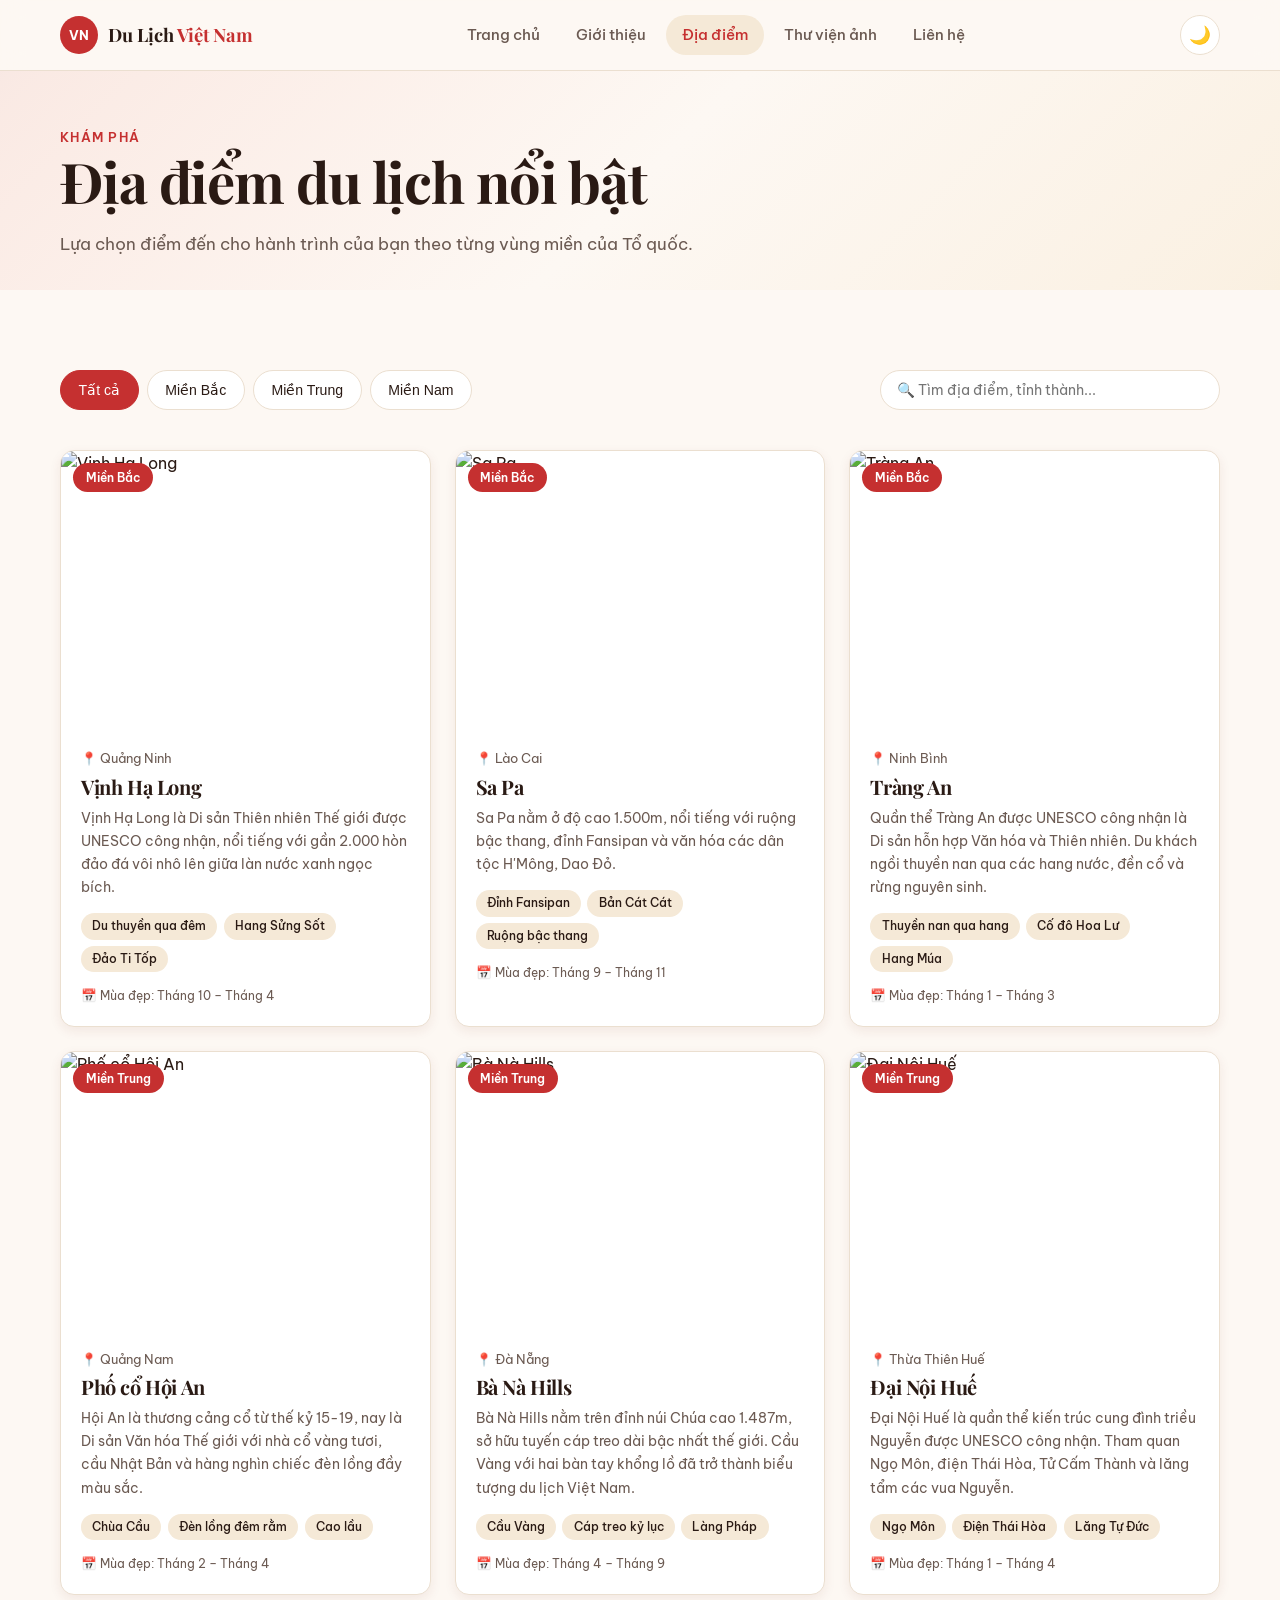
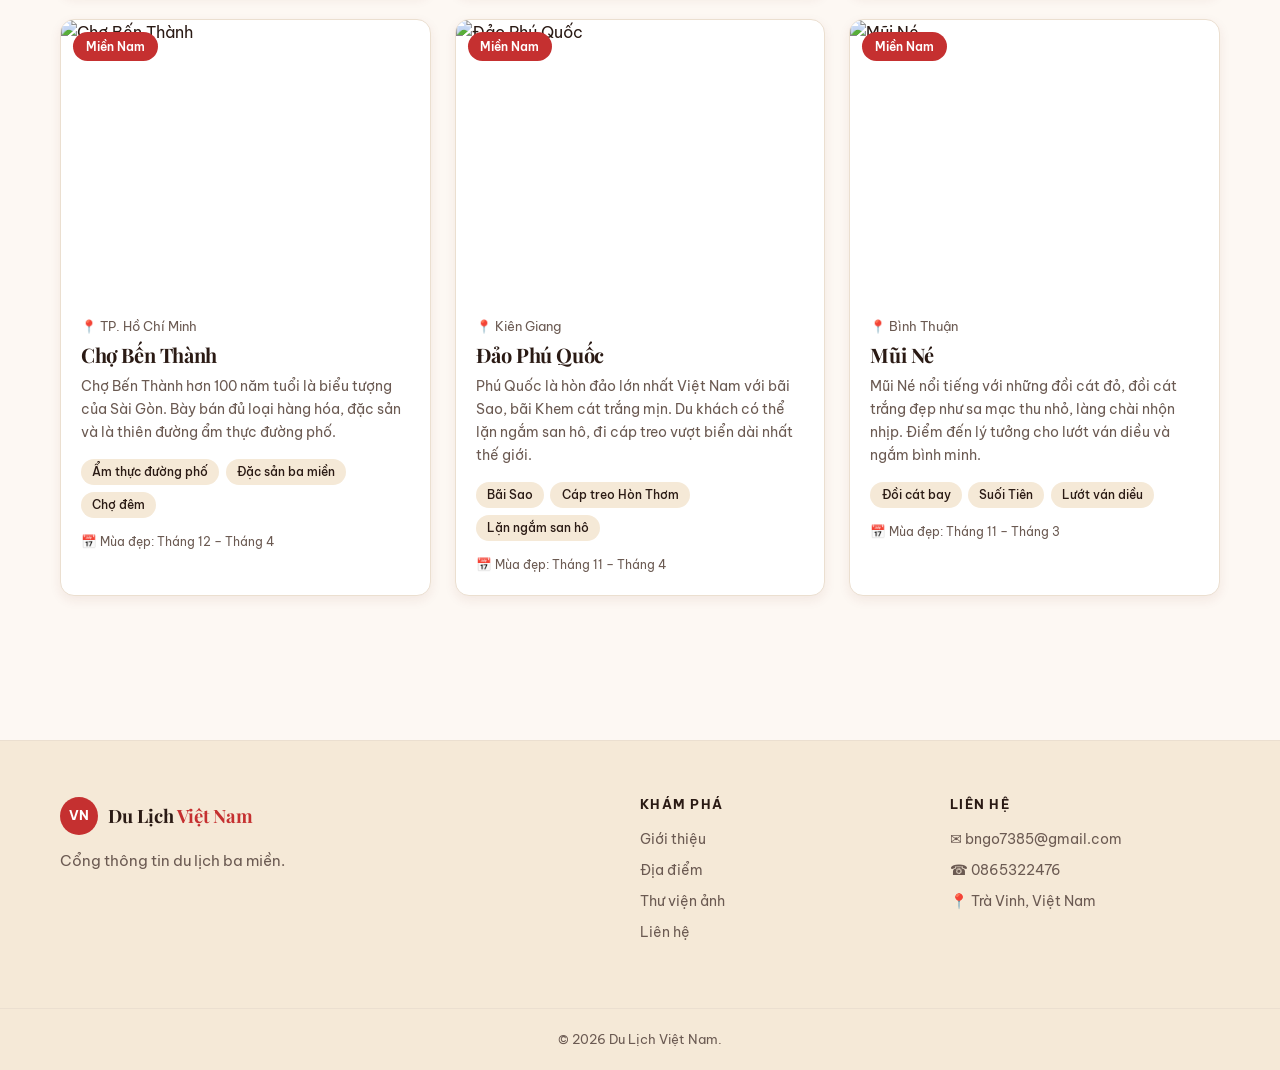
==== html/diadiem.html @ f5e2f45b "1007" ====
<!DOCTYPE html>
<html lang="vi">
<head>
  <meta charset="UTF-8" />
  <meta name="viewport" content="width=device-width, initial-scale=1.0" />
  <title>Địa điểm du lịch — Du Lịch Việt Nam</title>
  <meta name="description" content="Danh sách các địa điểm du lịch nổi tiếng tại Việt Nam theo ba miền Bắc – Trung – Nam." />
  <link rel="preconnect" href="https://fonts.googleapis.com" />
  <link rel="preconnect" href="https://fonts.gstatic.com" crossorigin />
  <link rel="stylesheet" href="https://fonts.googleapis.com/css2?family=Be+Vietnam+Pro:wght@400;500;600;700&family=Playfair+Display:wght@600;700;800&display=swap" />
  <link rel="stylesheet" href="../css/style.css" />
</head>
<body>
  <header class="site-header">
    <div class="container nav-wrap">
      <a href="../index.html" class="logo"><span class="logo-icon">VN</span><span>Du Lịch <strong>Việt Nam</strong></span></a>
      <nav class="nav-menu" id="navMenu">
        <a href="../index.html">Trang chủ</a>
        <a href="gioithieu.html">Giới thiệu</a>
        <a href="diadiem.html" class="active">Địa điểm</a>
        <a href="gallery.html">Thư viện ảnh</a>
        <a href="lienhe.html">Liên hệ</a>
      </nav>
      <div class="nav-actions">
        <button id="themeToggle" class="icon-btn" aria-label="Đổi giao diện">🌙</button>
        <button id="menuToggle" class="icon-btn menu-btn" aria-label="Menu">☰</button>
      </div>
    </div>
  </header>

  <section class="page-hero small">
    <div class="container">
      <p class="eyebrow">Khám phá</p>
      <h1>Địa điểm du lịch nổi bật</h1>
      <p class="lead">Lựa chọn điểm đến cho hành trình của bạn theo từng vùng miền của Tổ quốc.</p>
    </div>
  </section>

  <section class="section">
    <div class="container">
      <div class="controls">
        <div class="filter-tabs" id="filterTabs">
          <button data-region="all" class="active">Tất cả</button>
          <button data-region="bac">Miền Bắc</button>
          <button data-region="trung">Miền Trung</button>
          <button data-region="nam">Miền Nam</button>
        </div>
        <div class="search-box">
          <input type="search" id="searchInput" placeholder="🔍 Tìm địa điểm, tỉnh thành..." maxlength="80" />
        </div>
      </div>
      <div class="card-grid" id="placeGrid"></div>
      <div class="empty" id="emptyState" hidden>Không tìm thấy địa điểm phù hợp.</div>
    </div>
  </section>

  <footer class="site-footer">
    <div class="container footer-grid">
      <div><div class="logo"><span class="logo-icon">VN</span><span>Du Lịch <strong>Việt Nam</strong></span></div><p class="muted">Cổng thông tin du lịch ba miền.</p></div>
      <div><h4>Khám phá</h4><ul><li><a href="gioithieu.html">Giới thiệu</a></li><li><a href="diadiem.html">Địa điểm</a></li><li><a href="gallery.html">Thư viện ảnh</a></li><li><a href="lienhe.html">Liên hệ</a></li></ul></div>
      <div><h4>Liên hệ</h4><ul><li>✉ bngo7385@gmail.com</li><li>☎ 0865322476</li><li>📍 Trà Vinh, Việt Nam</li></ul></div>
    </div>
    <div class="footer-bottom">© <span id="year"></span> Du Lịch Việt Nam.</div>
  </footer>
  <script src="../js/script.js"></script>
</body>
</html>
---- css/style.css ----
/* ==========================================================
   Du Lịch Việt Nam — Stylesheet
   Bảng màu sơn mài: đỏ – vàng – kem
   ========================================================== */

:root {
  --bg: #fdf8f3;
  --surface: #ffffff;
  --text: #2a1a14;
  --muted: #6b5a52;
  --primary: #c53030;
  --primary-dark: #9b2424;
  --accent: #e0a82e;
  --secondary: #f5e9d7;
  --border: #ebdfd0;
  --shadow-sm: 0 4px 12px rgba(120, 40, 20, 0.08);
  --shadow-md: 0 10px 30px rgba(120, 40, 20, 0.15);
  --radius: 14px;
  --font-display: "Playfair Display", Georgia, serif;
  --font-sans: "Be Vietnam Pro", system-ui, -apple-system, sans-serif;
}

[data-theme="dark"] {
  --bg: #1a1210;
  --surface: #261c19;
  --text: #f5e9d7;
  --muted: #a89384;
  --primary: #e85d5d;
  --primary-dark: #c53030;
  --accent: #f0c060;
  --secondary: #33251f;
  --border: #3d2b25;
  --shadow-sm: 0 4px 12px rgba(0, 0, 0, 0.4);
  --shadow-md: 0 10px 30px rgba(0, 0, 0, 0.5);
}

* { box-sizing: border-box; margin: 0; padding: 0; }

html { scroll-behavior: smooth; }

body {
  font-family: var(--font-sans);
  background: var(--bg);
  color: var(--text);
  line-height: 1.6;
  -webkit-font-smoothing: antialiased;
  transition: background 0.3s, color 0.3s;
}

img { max-width: 100%; display: block; }
a { color: inherit; text-decoration: none; }
ul { list-style: none; }

h1, h2, h3, h4 {
  font-family: var(--font-display);
  font-weight: 700;
  line-height: 1.2;
  letter-spacing: -0.02em;
}
h1 { font-size: clamp(2rem, 5vw, 3.5rem); }
h2 { font-size: clamp(1.6rem, 3.5vw, 2.5rem); }
h3 { font-size: 1.25rem; }

.container { max-width: 1200px; margin: 0 auto; padding: 0 1.25rem; }

/* ===== HEADER ===== */
.site-header {
  position: sticky; top: 0; z-index: 50;
  background: color-mix(in srgb, var(--bg) 85%, transparent);
  backdrop-filter: blur(12px);
  border-bottom: 1px solid var(--border);
}
.nav-wrap { display: flex; align-items: center; justify-content: space-between; height: 70px; gap: 1rem; }
.logo { display: flex; align-items: center; gap: 0.6rem; font-family: var(--font-display); font-size: 1.15rem; font-weight: 700; }
.logo strong { color: var(--primary); }
.logo-icon {
  display: grid; place-items: center; width: 38px; height: 38px;
  border-radius: 50%; background: var(--primary); color: #fff;
  font-family: var(--font-sans); font-size: 0.8rem; font-weight: 700;
}

.nav-menu { display: flex; gap: 0.25rem; }
.nav-menu a {
  padding: 0.5rem 1rem; border-radius: 999px; font-size: 0.92rem; font-weight: 500;
  color: var(--muted); transition: all 0.2s;
}
.nav-menu a:hover { background: var(--secondary); color: var(--text); }
.nav-menu a.active { background: var(--secondary); color: var(--primary); }

.nav-actions { display: flex; align-items: center; gap: 0.5rem; }
.icon-btn {
  width: 40px; height: 40px; border-radius: 50%; border: 1px solid var(--border);
  background: var(--surface); color: var(--text); cursor: pointer; font-size: 1.1rem;
  display: grid; place-items: center; transition: all 0.2s;
}
.icon-btn:hover { background: var(--secondary); }
.menu-btn { display: none; }

/* ===== HERO ===== */
.hero { position: relative; min-height: 620px; display: flex; align-items: center; overflow: hidden; color: #fff; }
.slideshow { position: absolute; inset: 0; }
.slide {
  position: absolute; inset: 0;
  background-size: cover; background-position: center;
  opacity: 0; transition: opacity 1.2s ease-in-out;
}
.slide.active { opacity: 1; }
.hero-overlay {
  position: absolute; inset: 0;
  background: linear-gradient(180deg, rgba(0,0,0,0.35) 0%, rgba(0,0,0,0.55) 60%, rgba(0,0,0,0.75) 100%);
}
.hero-content { position: relative; padding: 5rem 1.25rem; max-width: 1200px; }
.hero-content h1 { color: #fff; }
.hero-content p { margin-top: 1.2rem; max-width: 560px; font-size: 1.05rem; color: rgba(255,255,255,0.9); }
.accent { color: var(--accent); }
.badge {
  display: inline-flex; align-items: center; gap: 0.4rem; padding: 0.4rem 1rem;
  border: 1px solid rgba(255,255,255,0.3); background: rgba(255,255,255,0.1);
  backdrop-filter: blur(8px); border-radius: 999px;
  font-size: 0.8rem; font-weight: 500;
}
.hero-actions { margin-top: 2rem; display: flex; flex-wrap: wrap; gap: 0.75rem; }

.slide-dots {
  position: absolute; bottom: 1.5rem; left: 50%; transform: translateX(-50%);
  display: flex; gap: 0.5rem; z-index: 2;
}
.slide-dots button {
  width: 10px; height: 10px; border-radius: 50%; border: none;
  background: rgba(255,255,255,0.4); cursor: pointer; transition: all 0.3s;
}
.slide-dots button.active { background: var(--accent); width: 28px; border-radius: 5px; }

/* ===== BUTTONS ===== */
.btn {
  display: inline-flex; align-items: center; gap: 0.5rem;
  padding: 0.85rem 1.5rem; border-radius: 999px; font-size: 0.92rem;
  font-weight: 600; border: none; cursor: pointer; transition: transform 0.2s, background 0.2s;
}
.btn-primary { background: var(--primary); color: #fff; box-shadow: var(--shadow-md); }
.btn-primary:hover { background: var(--primary-dark); transform: translateY(-2px); }
.btn-accent { background: var(--accent); color: #2a1a14; }
.btn-accent:hover { transform: translateY(-2px); }
.btn-ghost { background: rgba(255,255,255,0.12); color: #fff; border: 1px solid rgba(255,255,255,0.4); backdrop-filter: blur(8px); }
.btn-ghost:hover { background: rgba(255,255,255,0.22); }

/* ===== SECTIONS ===== */
.section { padding: 5rem 0; }
.section-alt { background: var(--secondary); }
.section-head { margin-bottom: 3rem; }
.section-head.center { text-align: center; max-width: 640px; margin-left: auto; margin-right: auto; }
.section-head.row { display: flex; justify-content: space-between; align-items: flex-end; flex-wrap: wrap; gap: 1rem; }
.eyebrow { font-size: 0.8rem; font-weight: 600; text-transform: uppercase; letter-spacing: 0.1em; color: var(--primary); }
.lead { margin-top: 1rem; color: var(--muted); font-size: 1.05rem; }
.link-more { color: var(--primary); font-weight: 600; font-size: 0.9rem; }
.link-more.strong { font-size: 0.95rem; }

/* ===== PAGE HERO ===== */
.page-hero {
  padding: 5rem 0 3rem;
  background: linear-gradient(135deg, color-mix(in srgb, var(--primary) 8%, transparent), var(--bg) 50%, color-mix(in srgb, var(--accent) 10%, transparent));
}
.page-hero.small { padding: 3.5rem 0 2rem; }
.page-hero .lead { max-width: 640px; }

/* ===== REGIONS ===== */
.region-grid { display: grid; grid-template-columns: repeat(auto-fit, minmax(260px, 1fr)); gap: 1.5rem; }
.region-card {
  background: var(--surface); border: 1px solid var(--border);
  border-radius: var(--radius); padding: 1.75rem;
  box-shadow: var(--shadow-sm); transition: transform 0.3s, box-shadow 0.3s;
}
.region-card:hover { transform: translateY(-4px); box-shadow: var(--shadow-md); }
.region-num {
  font-family: var(--font-display); font-size: 3.5rem; font-weight: 800;
  color: color-mix(in srgb, var(--primary) 15%, transparent);
}
.region-card h3 { margin: 0.25rem 0 0.5rem; font-size: 1.5rem; }
.region-card p { color: var(--muted); margin-bottom: 1.25rem; }

/* ===== CARDS ===== */
.card-grid { display: grid; grid-template-columns: repeat(auto-fill, minmax(280px, 1fr)); gap: 1.5rem; }
.card {
  background: var(--surface); border-radius: var(--radius); overflow: hidden;
  box-shadow: var(--shadow-sm); transition: transform 0.3s, box-shadow 0.3s;
  border: 1px solid var(--border);
}
.card:hover { transform: translateY(-4px); box-shadow: var(--shadow-md); }
.card-img { position: relative; aspect-ratio: 4/3; overflow: hidden; }
.card-img img { width: 100%; height: 100%; object-fit: cover; transition: transform 0.7s; }
.card:hover .card-img img { transform: scale(1.08); }
.card-tag {
  position: absolute; top: 0.75rem; left: 0.75rem;
  background: var(--primary); color: #fff;
  padding: 0.3rem 0.8rem; border-radius: 999px;
  font-size: 0.75rem; font-weight: 600;
}
.card-body { padding: 1.25rem; }
.card-meta { display: flex; align-items: center; gap: 0.3rem; font-size: 0.8rem; color: var(--muted); }
.card h3 { margin: 0.4rem 0 0.5rem; }
.card-desc { font-size: 0.9rem; color: var(--muted); }
.tags { display: flex; flex-wrap: wrap; gap: 0.4rem; margin-top: 0.9rem; }
.tag { font-size: 0.72rem; background: var(--secondary); color: var(--text); padding: 0.25rem 0.7rem; border-radius: 999px; font-weight: 500; }
.card-time { margin-top: 0.85rem; font-size: 0.78rem; color: var(--muted); }

/* ===== FEATURES (về VN) ===== */
.feature-grid { display: grid; grid-template-columns: repeat(auto-fit, minmax(220px, 1fr)); gap: 1.5rem; }
.feature {
  background: var(--surface); padding: 1.75rem; border-radius: var(--radius);
  border: 1px solid var(--border); box-shadow: var(--shadow-sm);
}
.feature-icon {
  display: inline-grid; place-items: center; width: 48px; height: 48px;
  border-radius: 12px; background: color-mix(in srgb, var(--primary) 12%, transparent);
  font-size: 1.5rem; margin-bottom: 0.9rem;
}
.feature h3 { margin-bottom: 0.5rem; }
.feature p { color: var(--muted); font-size: 0.92rem; }

/* ===== TWO COL (3 miền section) ===== */
.two-col { display: grid; gap: 3rem; align-items: center; }
.two-col p { margin-top: 1rem; color: var(--muted); }
.two-col strong { color: var(--text); }
.img-mosaic { display: grid; grid-template-columns: 1fr 1fr; gap: 1rem; }
.img-mosaic img { aspect-ratio: 3/4; object-fit: cover; border-radius: var(--radius); box-shadow: var(--shadow-sm); }
.img-mosaic img.offset { margin-top: 2rem; }
@media (min-width: 900px) { .two-col { grid-template-columns: 1fr 1fr; } }

/* ===== FILTER / SEARCH ===== */
.controls { display: flex; flex-wrap: wrap; gap: 1rem; justify-content: space-between; margin-bottom: 2.5rem; }
.filter-tabs { display: flex; flex-wrap: wrap; gap: 0.5rem; }
.filter-tabs button {
  padding: 0.55rem 1.1rem; border-radius: 999px;
  border: 1px solid var(--border); background: var(--surface);
  font-size: 0.88rem; font-weight: 500; cursor: pointer; color: var(--text);
  transition: all 0.2s;
}
.filter-tabs button:hover { background: var(--secondary); }
.filter-tabs button.active { background: var(--primary); color: #fff; border-color: var(--primary); }
.search-box { flex: 1; min-width: 220px; max-width: 340px; }
.search-box input {
  width: 100%; padding: 0.65rem 1rem; border-radius: 999px;
  border: 1px solid var(--border); background: var(--surface); color: var(--text);
  font-size: 0.9rem; font-family: inherit; outline: none;
}
.search-box input:focus { border-color: var(--primary); box-shadow: 0 0 0 3px color-mix(in srgb, var(--primary) 20%, transparent); }
.empty { text-align: center; padding: 4rem 1rem; color: var(--muted); border: 1px dashed var(--border); border-radius: var(--radius); }

/* ===== GALLERY ===== */
.gallery {
  columns: 1; column-gap: 1rem;
}
@media (min-width: 600px) { .gallery { columns: 2; } }
@media (min-width: 980px) { .gallery { columns: 3; } }
.gallery-item {
  break-inside: avoid; margin-bottom: 1rem; cursor: pointer;
  border-radius: var(--radius); overflow: hidden; position: relative;
  box-shadow: var(--shadow-sm); transition: box-shadow 0.3s;
}
.gallery-item:hover { box-shadow: var(--shadow-md); }
.gallery-item img { width: 100%; transition: transform 0.7s; }
.gallery-item:hover img { transform: scale(1.05); }
.gallery-caption {
  position: absolute; inset: auto 0 0 0; padding: 1rem;
  background: linear-gradient(180deg, transparent, rgba(0,0,0,0.85));
  color: #fff;
}
.gallery-caption span { display: block; font-size: 0.75rem; color: var(--accent); font-weight: 600; }
.gallery-caption strong { font-family: var(--font-display); font-size: 1.1rem; }

/* ===== LIGHTBOX ===== */
.lightbox {
  position: fixed; inset: 0; z-index: 100;
  background: rgba(0,0,0,0.92); backdrop-filter: blur(8px);
  display: flex; align-items: center; justify-content: center; padding: 2rem;
  animation: fade 0.25s ease;
}
@keyframes fade { from { opacity: 0; } to { opacity: 1; } }
.lightbox-figure { max-width: 1000px; width: 100%; background: var(--surface); border-radius: var(--radius); overflow: hidden; }
.lightbox-figure img { max-height: 75vh; width: 100%; object-fit: contain; background: #000; }
.lightbox-figure figcaption { padding: 1.25rem; }
.lightbox-figure figcaption span { color: var(--primary); font-size: 0.75rem; text-transform: uppercase; font-weight: 600; letter-spacing: 0.1em; }
.lightbox-figure figcaption h3 { margin: 0.3rem 0 0.4rem; }
.lightbox-figure figcaption p { color: var(--muted); font-size: 0.9rem; }
.lightbox-close, .lightbox-nav {
  position: absolute; background: rgba(255,255,255,0.15); border: none;
  color: #fff; width: 48px; height: 48px; border-radius: 50%;
  font-size: 1.3rem; cursor: pointer; backdrop-filter: blur(8px);
  transition: background 0.2s;
}
.lightbox-close:hover, .lightbox-nav:hover { background: rgba(255,255,255,0.3); }
.lightbox-close { top: 1.25rem; right: 1.25rem; }
.lightbox-nav.prev { left: 1.25rem; top: 50%; transform: translateY(-50%); }
.lightbox-nav.next { right: 1.25rem; top: 50%; transform: translateY(-50%); }

/* ===== CTA ===== */
.cta {
  background: linear-gradient(135deg, var(--primary), var(--primary-dark));
  color: #fff; padding: 4rem 2rem; border-radius: 24px; text-align: center;
}
.cta h2 { color: #fff; }
.cta p { margin: 0.8rem auto 2rem; max-width: 500px; color: rgba(255,255,255,0.9); }

/* ===== CONTACT ===== */
.contact-grid { display: grid; gap: 2.5rem; }
@media (min-width: 900px) { .contact-grid { grid-template-columns: 1fr 1.4fr; } }
.contact-info { display: flex; flex-direction: column; gap: 1rem; }
.info-card {
  display: flex; align-items: center; gap: 1rem;
  background: var(--surface); border: 1px solid var(--border);
  padding: 1.2rem; border-radius: var(--radius); box-shadow: var(--shadow-sm);
}
.info-icon {
  width: 44px; height: 44px; display: grid; place-items: center;
  background: color-mix(in srgb, var(--primary) 12%, transparent);
  color: var(--primary); border-radius: 12px; font-size: 1.2rem;
}
.info-label { font-size: 0.72rem; text-transform: uppercase; letter-spacing: 0.1em; color: var(--muted); font-weight: 600; }
.map-box { border-radius: var(--radius); overflow: hidden; border: 1px solid var(--border); box-shadow: var(--shadow-sm); }

.contact-form {
  background: var(--surface); border: 1px solid var(--border);
  padding: 2rem; border-radius: var(--radius); box-shadow: var(--shadow-sm);
}
.field { margin-bottom: 1.25rem; }
.field label { display: block; margin-bottom: 0.4rem; font-weight: 500; font-size: 0.92rem; }
.field input, .field textarea {
  width: 100%; padding: 0.75rem 1rem; border-radius: 10px;
  border: 1px solid var(--border); background: var(--bg); color: var(--text);
  font-size: 0.95rem; font-family: inherit; outline: none; transition: border-color 0.2s;
  resize: vertical;
}
.field input:focus, .field textarea:focus {
  border-color: var(--primary);
  box-shadow: 0 0 0 3px color-mix(in srgb, var(--primary) 20%, transparent);
}
.err { color: var(--primary); font-size: 0.8rem; margin-top: 0.35rem; min-height: 1em; }
.alert.success {
  margin-top: 1.25rem; padding: 1rem; border-radius: 10px;
  background: color-mix(in srgb, #15803d 15%, transparent);
  border: 1px solid color-mix(in srgb, #15803d 30%, transparent);
  color: #15803d; font-size: 0.9rem;
}
[data-theme="dark"] .alert.success { color: #4ade80; }

/* ===== FOOTER ===== */
.site-footer { margin-top: 4rem; background: var(--secondary); border-top: 1px solid var(--border); }
.footer-grid { display: grid; gap: 2.5rem; padding: 3.5rem 1.25rem; grid-template-columns: 1fr; }
@media (min-width: 700px) { .footer-grid { grid-template-columns: 2fr 1fr 1fr; } }
.site-footer h4 { font-family: var(--font-sans); font-size: 0.8rem; text-transform: uppercase; letter-spacing: 0.1em; margin-bottom: 1rem; }
.site-footer ul li { margin-bottom: 0.5rem; font-size: 0.9rem; color: var(--muted); }
.site-footer ul li a:hover { color: var(--primary); }
.muted { color: var(--muted); font-size: 0.92rem; margin-top: 0.9rem; max-width: 420px; }
.footer-bottom {
  text-align: center; padding: 1.25rem; font-size: 0.8rem;
  color: var(--muted); border-top: 1px solid var(--border);
}

/* ===== RESPONSIVE ===== */
@media (max-width: 820px) {
  .menu-btn { display: grid; }
  .nav-menu {
    position: absolute; top: 70px; left: 0; right: 0;
    flex-direction: column; gap: 0; background: var(--surface);
    border-bottom: 1px solid var(--border); padding: 0.5rem 1.25rem 1rem;
    max-height: 0; overflow: hidden; transition: max-height 0.3s, padding 0.3s;
  }
  .nav-menu.open { max-height: 400px; padding-top: 0.5rem; padding-bottom: 1rem; }
  .nav-menu a { padding: 0.75rem 1rem; border-radius: 8px; }
  .section { padding: 3.5rem 0; }
  .hero { min-height: 560px; }
}
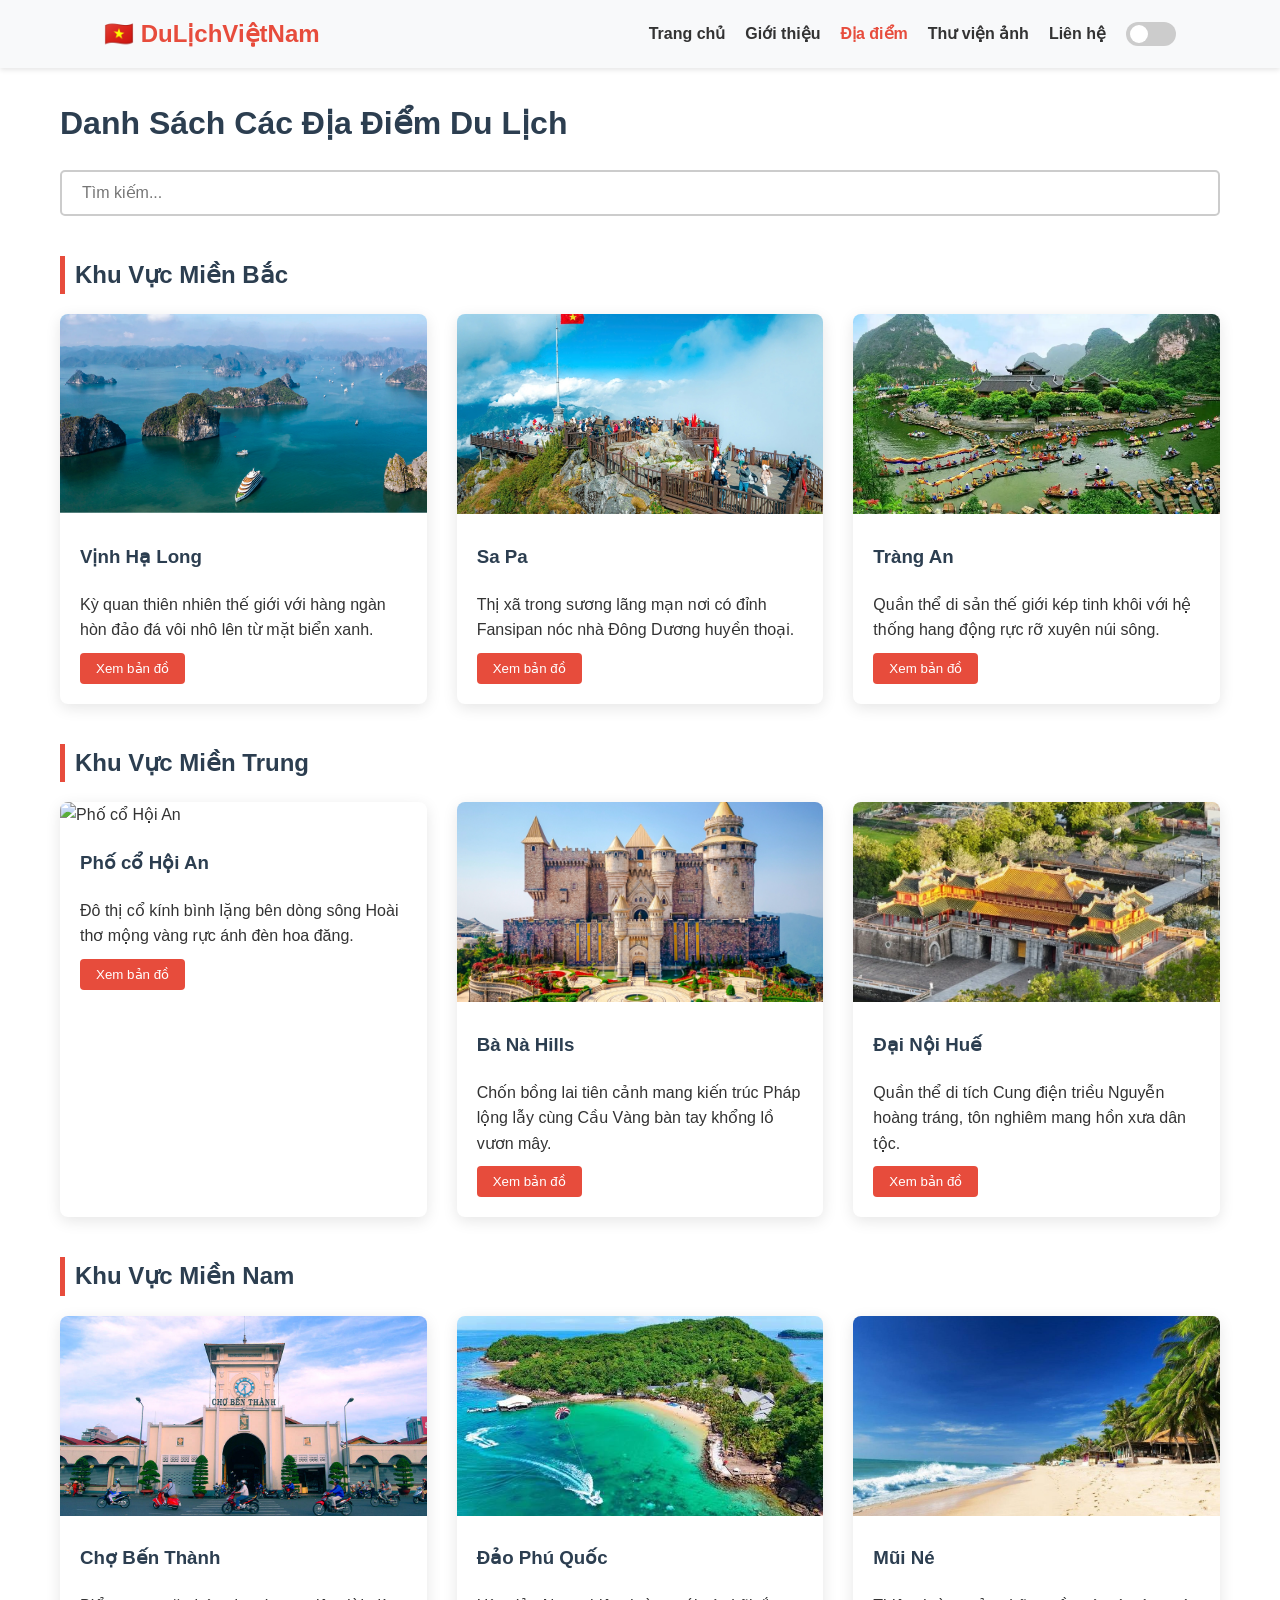
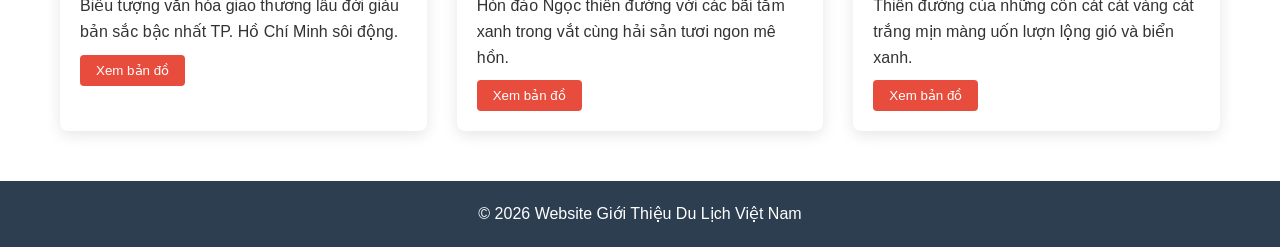
==== commit 0543bc31: "update" ====
--- a/html/diadiem.html
+++ b/html/diadiem.html
@@ -1,67 +1,142 @@
 <!DOCTYPE html>
 <html lang="vi">
 <head>
-  <meta charset="UTF-8" />
-  <meta name="viewport" content="width=device-width, initial-scale=1.0" />
-  <title>Địa điểm du lịch — Du Lịch Việt Nam</title>
-  <meta name="description" content="Danh sách các địa điểm du lịch nổi tiếng tại Việt Nam theo ba miền Bắc – Trung – Nam." />
-  <link rel="preconnect" href="https://fonts.googleapis.com" />
-  <link rel="preconnect" href="https://fonts.gstatic.com" crossorigin />
-  <link rel="stylesheet" href="https://fonts.googleapis.com/css2?family=Be+Vietnam+Pro:wght@400;500;600;700&family=Playfair+Display:wght@600;700;800&display=swap" />
-  <link rel="stylesheet" href="../css/style.css" />
+    <meta charset="UTF-8">
+    <meta name="viewport" content="width=device-width, initial-scale=1.0">
+    <title>Địa Điểm Du Lịch - Danh Sách</title>
+    <link rel="stylesheet" href="../css/style.css">
 </head>
 <body>
-  <header class="site-header">
-    <div class="container nav-wrap">
-      <a href="../index.html" class="logo"><span class="logo-icon">VN</span><span>Du Lịch <strong>Việt Nam</strong></span></a>
-      <nav class="nav-menu" id="navMenu">
-        <a href="../index.html">Trang chủ</a>
-        <a href="gioithieu.html">Giới thiệu</a>
-        <a href="diadiem.html" class="active">Địa điểm</a>
-        <a href="gallery.html">Thư viện ảnh</a>
-        <a href="lienhe.html">Liên hệ</a>
-      </nav>
-      <div class="nav-actions">
-        <button id="themeToggle" class="icon-btn" aria-label="Đổi giao diện">🌙</button>
-        <button id="menuToggle" class="icon-btn menu-btn" aria-label="Menu">☰</button>
-      </div>
+    <header>
+    <div class="navbar">
+        <a href="../index.html" class="logo">🇻🇳 DuLịchViệtNam</a>
+        <div class="nav-container">
+            <ul class="nav-links" id="navLinks">
+                <li><a href="../index.html" >Trang chủ</a></li>
+                <li><a href="gioithieu.html" >Giới thiệu</a></li>
+                <li><a href="diadiem.html" class="active">Địa điểm</a></li>
+                <li><a href="gallery.html" >Thư viện ảnh</a></li>
+                <li><a href="lienhe.html" >Liên hệ</a></li>
+            </ul>
+            <div class="theme-switch-wrapper">
+                <label class="theme-switch" for="checkbox">
+                    <input type="checkbox" id="checkbox" />
+                    <div class="slider"></div>
+                </label>
+            </div>
+            <div class="hamburger" onclick="toggleMenu()">
+                <span></span><span></span><span></span>
+            </div>
+        </div>
     </div>
-  </header>
+</header>
 
-  <section class="page-hero small">
     <div class="container">
-      <p class="eyebrow">Khám phá</p>
-      <h1>Địa điểm du lịch nổi bật</h1>
-      <p class="lead">Lựa chọn điểm đến cho hành trình của bạn theo từng vùng miền của Tổ quốc.</p>
+        <h1>Danh Sách Các Địa Điểm Du Lịch</h1>
+        
+        <!-- Thanh Tìm Kiếm Thời Gian Thực -->
+        <div class="search-box">
+            <input type="text" id="searchInput" onkeyup="searchLocation()" placeholder="Tìm kiếm...">
+        </div>
+
+        <!-- MIỀN BẮC -->
+        <h2 style="border-left: 5px solid var(--accent-color); padding-left: 10px; margin-top: 40px;">Khu Vực Miền Bắc</h2>
+        <div class="grid">
+            <div class="location-card">
+                <img src="../images/vinhhalong.jpg" alt="Vịnh Hạ Long">
+                <div class="location-info">
+                    <h3 class="location-title">Vịnh Hạ Long</h3>
+                    <p>Kỳ quan thiên nhiên thế giới với hàng ngàn hòn đảo đá vôi nhô lên từ mặt biển xanh.</p>
+                    <button class="btn" onclick="openMapModal('https://www.google.com/maps/embed?pb=!1m18!1m12!1m3!1d3725.894220311235!2d107.0456103!3d20.9567993!2m3!1f0!2f0!3f0!3m2!1i1024!2i768!4f13.1!3m3!1m2!1s0x314a5d8f6385aefd%3A0x6b77241f9d501cb6!2sV%E1%BB%8Bnh%20H%E1%BB%A1%20Long!5e0!3m2!1svi!2s!4v1700000000000')">Xem bản đồ</button>
+                </div>
+            </div>
+            <div class="location-card">
+                <img src="../images/dinh.jpg" alt="Sa Pa">
+                <div class="location-info">
+                    <h3 class="location-title">Sa Pa</h3>
+                    <p>Thị xã trong sương lãng mạn nơi có đỉnh Fansipan nóc nhà Đông Dương huyền thoại.</p>
+                    <button class="btn" onclick="openMapModal('https://www.google.com/maps/embed?pb=!1m18!1m12!1m3!1d59265.41249969186!2d103.81121049999999!3d22.33328575!2m3!1f0!2f0!3f0!3m2!1i1024!2i768!4f13.1!3m3!1m2!1s0x36cd4112674e5033%3A0x286395be8fb4c360!2sSa%20Pa%2C%20L%C3%A0o%20Cai%2C%20Vietnam!5e0!3m2!1sen!2s!4v1700000000001')">Xem bản đồ</button>
+                </div>
+            </div>
+            <div class="location-card">
+                <img src="../images/trangan.webp" alt="Tràng An">
+                <div class="location-info">
+                    <h3 class="location-title">Tràng An</h3>
+                    <p>Quần thể di sản thế giới kép tinh khôi với hệ thống hang động rực rỡ xuyên núi sông.</p>
+                    <button class="btn" onclick="openMapModal('https://www.google.com/maps/embed?pb=!1m18!1m12!1m3!1d3741.011603525206!2d105.89510110000001!3d20.2583853!2m3!1f0!2f0!3f0!3m2!1i1024!2i768!4f13.1!3m3!1m2!1s0x313679268f77eb2f%3A0xae793e5dfd974415!2sQu%E1%BA%A7n%20th%E1%BB%83%20Danh%20th%E1%BA%AFng%20Tr%C3%A0ng%20An!5e0!3m2!1svi!2s!4v1700000000002')">Xem bản đồ</button>
+                </div>
+            </div>
+        </div>
+
+        <!-- MIỀN TRUNG -->
+        <h2 style="border-left: 5px solid var(--accent-color); padding-left: 10px; margin-top: 40px;">Khu Vực Miền Trung</h2>
+        <div class="grid">
+            <div class="location-card">
+                <img src="../images/hoiantown.jpg" alt="Phố cổ Hội An">
+                <div class="location-info">
+                    <h3 class="location-title">Phố cổ Hội An</h3>
+                    <p>Đô thị cổ kính bình lặng bên dòng sông Hoài thơ mộng vàng rực ánh đèn hoa đăng.</p>
+                    <button class="btn" onclick="openMapModal('https://www.google.com/maps/embed?pb=!1m18!1m12!1m3!1d3837.7473846617466!2d108.3243169!3d15.8778393!2m3!1f0!2f0!3f0!3m2!1i1024!2i768!4f13.1!3m3!1m2!1s0x31420dd4e1353a7b%3A0xae3661e393de06f2!2sPh%E1%BB%91%20c%E1%BB%95%20H%E1%BB%99i%20An!5e0!3m2!1svi!2s!4v1700000000003')">Xem bản đồ</button>
+                </div>
+            </div>
+            <div class="location-card">
+                <img src="../images/banahills.jpg" alt="Bà Nà Hills">
+                <div class="location-info">
+                    <h3 class="location-title">Bà Nà Hills</h3>
+                    <p>Chốn bồng lai tiên cảnh mang kiến trúc Pháp lộng lẫy cùng Cầu Vàng bàn tay khổng lồ vươn mây.</p>
+                    <button class="btn" onclick="openMapModal('https://www.google.com/maps/embed?pb=!1m18!1m12!1m3!1d3835.4578144670004!2d107.9946452!3d15.9973211!2m3!1f0!2f0!3f0!3m2!1i1024!2i768!4f13.1!3m3!1m2!1s0x3141f621b5df9a49%3A0x63fe5076cf237a6b!2sB%C3%A0%20N%C3%A0%20Hills!5e0!3m2!1svi!2s!4v1700000000004')">Xem bản đồ</button>
+                </div>
+            </div>
+            <div class="location-card">
+                <img src="../images/dainoihue.webp" alt="Đại Nội Huế">
+                <div class="location-info">
+                    <h3 class="location-title">Đại Nội Huế</h3>
+                    <p>Quần thể di tích Cung điện triều Nguyễn hoàng tráng, tôn nghiêm mang hồn xưa dân tộc.</p>
+                    <button class="btn" onclick="openMapModal('https://www.google.com/maps/embed?pb=!1m18!1m12!1m3!1d3826.2307527631313!2d107.5752943!3d16.4714125!2m3!1f0!2f0!3f0!3m2!1i1024!2i768!4f13.1!3m3!1m2!1s0x3141a13fa3d623b3%3A0x5d96a798579cf66d!2s%C4%90%E1%BA%A1i%20N%E1%BB%99i%20Hu%E1%BA%BF!5e0!3m2!1svi!2s!4v1700000000005')">Xem bản đồ</button>
+                </div>
+            </div>
+        </div>
+
+        <!-- MIỀN NAM -->
+        <h2 style="border-left: 5px solid var(--accent-color); padding-left: 10px; margin-top: 40px;">Khu Vực Miền Nam</h2>
+        <div class="grid">
+            <div class="location-card">
+                <img src="../images/chobenthanh.jpg" alt="Chợ Bến Thành">
+                <div class="location-info">
+                    <h3 class="location-title">Chợ Bến Thành</h3>
+                    <p>Biểu tượng văn hóa giao thương lâu đời giàu bản sắc bậc nhất TP. Hồ Chí Minh sôi động.</p>
+                    <button class="btn" onclick="openMapModal('https://www.google.com/maps/embed?pb=!1m18!1m12!1m3!1d3919.485458316104!2d106.6961448!3d10.7725656!2m3!1f0!2f0!3f0!3m2!1i1024!2i768!4f13.1!3m3!1m2!1s0x31752f3f11d137df%3A0x6b77241f9d501cb6!2sCh%E1%BB%A3%20B%E1%BA%BFn%20Th%C3%A0nh!5e0!3m2!1svi!2s!4v1700000000006')">Xem bản đồ</button>
+                </div>
+            </div>
+            <div class="location-card">
+                <img src="../images/phuquoc.jpeg" alt="Đảo Phú Quốc">
+                <div class="location-info">
+                    <h3 class="location-title">Đảo Phú Quốc</h3>
+                    <p>Hòn đảo Ngọc thiên đường với các bãi tắm xanh trong vắt cùng hải sản tươi ngon mê hồn.</p>
+                    <button class="btn" onclick="openMapModal('https://www.google.com/maps/embed?pb=!1m18!1m12!1m3!1d251025.2635928828!2d103.85698535!3d10.2220379!2m3!1f0!2f0!3f0!3m2!1i1024!2i768!4f13.1!3m3!1m2!1s0x31a78c62b2397713%3A0xda47d0e11a1d1f05!2zUGjDuiBRdeG7kWMsIEtpw6puIEdpYW5nLCBWaWV0bmFt!5e0!3m2!1sen!2s!4v1700000000007')">Xem bản đồ</button>
+                </div>
+            </div>
+            <div class="location-card">
+                <img src="../images/muine.jpg" alt="Mũi Né">
+                <div class="location-info">
+                    <h3 class="location-title">Mũi Né</h3>
+                    <p>Thiên đường của những cồn cát cát vàng cát trắng mịn màng uốn lượn lộng gió và biển xanh.</p>
+                    <button class="btn" onclick="openMapModal('https://www.google.com/maps/embed?pb=!1m18!1m12!1m3!1d3921.284705350325!2d108.2831818!3d10.9419139!2m3!1f0!2f0!3f0!3m2!1i1024!2i768!4f13.1!3m3!1m2!1s0x317690b2ebdf5cd3%3A0x6b77241f9d501cb6!2sMbinary%20N%C3%A9%2C%20Phan%20Thi%E1%BA%BFt%2C%20B%C3%ACnh%20Thu%E1%BA%ADn!5e0!3m2!1svi!2s!4v1700000000008')">Xem bản đồ</button>
+                </div>
+            </div>
+        </div>
     </div>
-  </section>
 
-  <section class="section">
-    <div class="container">
-      <div class="controls">
-        <div class="filter-tabs" id="filterTabs">
-          <button data-region="all" class="active">Tất cả</button>
-          <button data-region="bac">Miền Bắc</button>
-          <button data-region="trung">Miền Trung</button>
-          <button data-region="nam">Miền Nam</button>
+    <!-- CẤU TRÚC MODAL XEM GOOGLE MAPS -->
+    <div id="mapModal" class="modal">
+        <div class="modal-content">
+            <span class="close-btn" onclick="closeMapModal()">&times;</span>
+            <h3 style="margin-bottom: 15px;">Bản đồ địa điểm Google Maps</h3>
+            <iframe id="mapIframe" src="" width="100%" height="400" style="border:0; border-radius:5px;" allowfullscreen="" loading="lazy"></iframe>
         </div>
-        <div class="search-box">
-          <input type="search" id="searchInput" placeholder="🔍 Tìm địa điểm, tỉnh thành..." maxlength="80" />
-        </div>
-      </div>
-      <div class="card-grid" id="placeGrid"></div>
-      <div class="empty" id="emptyState" hidden>Không tìm thấy địa điểm phù hợp.</div>
     </div>
-  </section>
 
-  <footer class="site-footer">
-    <div class="container footer-grid">
-      <div><div class="logo"><span class="logo-icon">VN</span><span>Du Lịch <strong>Việt Nam</strong></span></div><p class="muted">Cổng thông tin du lịch ba miền.</p></div>
-      <div><h4>Khám phá</h4><ul><li><a href="gioithieu.html">Giới thiệu</a></li><li><a href="diadiem.html">Địa điểm</a></li><li><a href="gallery.html">Thư viện ảnh</a></li><li><a href="lienhe.html">Liên hệ</a></li></ul></div>
-      <div><h4>Liên hệ</h4><ul><li>✉ bngo7385@gmail.com</li><li>☎ 0865322476</li><li>📍 Trà Vinh, Việt Nam</li></ul></div>
-    </div>
-    <div class="footer-bottom">© <span id="year"></span> Du Lịch Việt Nam.</div>
-  </footer>
-  <script src="../js/script.js"></script>
+    <footer><p>© 2026 Website Giới Thiệu Du Lịch Việt Nam</p></footer>
+    <script src="../js/script.js"></script>
 </body>
-</html>
+</html>
--- a/css/style.css
+++ b/css/style.css
@@ -1,372 +1,316 @@
-/* ==========================================================
-   Du Lịch Việt Nam — Stylesheet
-   Bảng màu sơn mài: đỏ – vàng – kem
-   ========================================================== */
+/* CSS Gốc cho toàn bộ hệ thống website Du Lịch Việt Nam */
+* {
+    box-sizing: border-box;
+    margin: 0;
+    padding: 0;
+    font-family: 'Segoe UI', Tahoma, Geneva, Verdana, sans-serif;
+}
 
 :root {
-  --bg: #fdf8f3;
-  --surface: #ffffff;
-  --text: #2a1a14;
-  --muted: #6b5a52;
-  --primary: #c53030;
-  --primary-dark: #9b2424;
-  --accent: #e0a82e;
-  --secondary: #f5e9d7;
-  --border: #ebdfd0;
-  --shadow-sm: 0 4px 12px rgba(120, 40, 20, 0.08);
-  --shadow-md: 0 10px 30px rgba(120, 40, 20, 0.15);
-  --radius: 14px;
-  --font-display: "Playfair Display", Georgia, serif;
-  --font-sans: "Be Vietnam Pro", system-ui, -apple-system, sans-serif;
+    --bg-color: #ffffff;
+    --text-color: #333333;
+    --primary-color: #2c3e50;
+    --accent-color: #e74c3c;
+    --nav-bg: #f8f9fa;
+    --card-bg: #ffffff;
+    --shadow: rgba(0, 0, 0, 0.1);
 }
 
 [data-theme="dark"] {
-  --bg: #1a1210;
-  --surface: #261c19;
-  --text: #f5e9d7;
-  --muted: #a89384;
-  --primary: #e85d5d;
-  --primary-dark: #c53030;
-  --accent: #f0c060;
-  --secondary: #33251f;
-  --border: #3d2b25;
-  --shadow-sm: 0 4px 12px rgba(0, 0, 0, 0.4);
-  --shadow-md: 0 10px 30px rgba(0, 0, 0, 0.5);
-}
-
-* { box-sizing: border-box; margin: 0; padding: 0; }
-
-html { scroll-behavior: smooth; }
+    --bg-color: #1e1e1e;
+    --text-color: #f5f5f5;
+    --primary-color: #1a252f;
+    --accent-color: #e74c3c;
+    --nav-bg: #2d2d2d;
+    --card-bg: #2a2a2a;
+    --shadow: rgba(0, 0, 0, 0.5);
+}
 
 body {
-  font-family: var(--font-sans);
-  background: var(--bg);
-  color: var(--text);
-  line-height: 1.6;
-  -webkit-font-smoothing: antialiased;
-  transition: background 0.3s, color 0.3s;
-}
-
-img { max-width: 100%; display: block; }
-a { color: inherit; text-decoration: none; }
-ul { list-style: none; }
-
-h1, h2, h3, h4 {
-  font-family: var(--font-display);
-  font-weight: 700;
-  line-height: 1.2;
-  letter-spacing: -0.02em;
-}
-h1 { font-size: clamp(2rem, 5vw, 3.5rem); }
-h2 { font-size: clamp(1.6rem, 3.5vw, 2.5rem); }
-h3 { font-size: 1.25rem; }
-
-.container { max-width: 1200px; margin: 0 auto; padding: 0 1.25rem; }
-
-/* ===== HEADER ===== */
-.site-header {
-  position: sticky; top: 0; z-index: 50;
-  background: color-mix(in srgb, var(--bg) 85%, transparent);
-  backdrop-filter: blur(12px);
-  border-bottom: 1px solid var(--border);
-}
-.nav-wrap { display: flex; align-items: center; justify-content: space-between; height: 70px; gap: 1rem; }
-.logo { display: flex; align-items: center; gap: 0.6rem; font-family: var(--font-display); font-size: 1.15rem; font-weight: 700; }
-.logo strong { color: var(--primary); }
-.logo-icon {
-  display: grid; place-items: center; width: 38px; height: 38px;
-  border-radius: 50%; background: var(--primary); color: #fff;
-  font-family: var(--font-sans); font-size: 0.8rem; font-weight: 700;
-}
-
-.nav-menu { display: flex; gap: 0.25rem; }
-.nav-menu a {
-  padding: 0.5rem 1rem; border-radius: 999px; font-size: 0.92rem; font-weight: 500;
-  color: var(--muted); transition: all 0.2s;
-}
-.nav-menu a:hover { background: var(--secondary); color: var(--text); }
-.nav-menu a.active { background: var(--secondary); color: var(--primary); }
-
-.nav-actions { display: flex; align-items: center; gap: 0.5rem; }
-.icon-btn {
-  width: 40px; height: 40px; border-radius: 50%; border: 1px solid var(--border);
-  background: var(--surface); color: var(--text); cursor: pointer; font-size: 1.1rem;
-  display: grid; place-items: center; transition: all 0.2s;
-}
-.icon-btn:hover { background: var(--secondary); }
-.menu-btn { display: none; }
-
-/* ===== HERO ===== */
-.hero { position: relative; min-height: 620px; display: flex; align-items: center; overflow: hidden; color: #fff; }
-.slideshow { position: absolute; inset: 0; }
+    background-color: var(--bg-color);
+    color: var(--text-color);
+    transition: background-color 0.3s, color 0.3s;
+    line-height: 1.6;
+}
+
+/* Header & Navigation */
+header {
+    background-color: var(--nav-bg);
+    position: sticky;
+    top: 0;
+    z-index: 999;
+    box-shadow: 0 2px 5px var(--shadow);
+}
+
+.navbar {
+    display: flex;
+    justify-content: space-between;
+    align-items: center;
+    padding: 15px 5%;
+    max-width: 1200px;
+    margin: 0 auto;
+}
+
+.logo {
+    font-size: 24px;
+    font-weight: bold;
+    color: var(--accent-color);
+    text-decoration: none;
+}
+
+.nav-container {
+    display: flex;
+    align-items: center;
+    gap: 20px;
+}
+
+.nav-links {
+    display: flex;
+    list-style: none;
+    gap: 20px;
+}
+
+.nav-links a {
+    text-decoration: none;
+    color: var(--text-color);
+    font-weight: 600;
+    transition: color 0.3s;
+}
+
+.nav-links a:hover, .nav-links a.active {
+    color: var(--accent-color);
+}
+
+/* Theme Toggle Button */
+.theme-switch-wrapper {
+    display: flex;
+    align-items: center;
+}
+.theme-switch {
+    display: inline-block;
+    height: 24px;
+    position: relative;
+    width: 50px;
+}
+.theme-switch input { display:none; }
+.slider {
+    background-color: #ccc;
+    bottom: 0; cursor: pointer; left: 0; position: absolute; right: 0; top: 0;
+    transition: .4s; border-radius: 34px;
+}
+.slider:before {
+    background-color: white; bottom: 3px; content: ""; height: 18px; left: 4px;
+    position: absolute; transition: .4s; width: 18px; border-radius: 50%;
+}
+input:checked + .slider { background-color: var(--accent-color); }
+input:checked + .slider:before { transform: translateX(24px); }
+
+/* Hamburger Menu */
+.hamburger {
+    display: none;
+    cursor: pointer;
+    flex-direction: column;
+    gap: 5px;
+}
+.hamburger span {
+    width: 25px;
+    height: 3px;
+    background-color: var(--text-color);
+    transition: 0.3s;
+}
+
+/* Main Layout */
+.container {
+    max-width: 1200px;
+    margin: 30px auto;
+    padding: 0 20px;
+}
+
+h1, h2, h3 {
+    margin-bottom: 20px;
+    color: var(--primary-color);
+}
+[data-theme="dark"] h1, [data-theme="dark"] h2, [data-theme="dark"] h3 {
+    color: #ffffff;
+}
+
+/* Banner / Slider */
+.slider-container {
+    position: relative;
+    width: 100%;
+    height: 450px;
+    overflow: hidden;
+    border-radius: 10px;
+    margin-bottom: 40px;
+}
+.slides {
+    display: flex;
+    width: 100%;
+    height: 100%;
+}
 .slide {
-  position: absolute; inset: 0;
-  background-size: cover; background-position: center;
-  opacity: 0; transition: opacity 1.2s ease-in-out;
-}
-.slide.active { opacity: 1; }
-.hero-overlay {
-  position: absolute; inset: 0;
-  background: linear-gradient(180deg, rgba(0,0,0,0.35) 0%, rgba(0,0,0,0.55) 60%, rgba(0,0,0,0.75) 100%);
-}
-.hero-content { position: relative; padding: 5rem 1.25rem; max-width: 1200px; }
-.hero-content h1 { color: #fff; }
-.hero-content p { margin-top: 1.2rem; max-width: 560px; font-size: 1.05rem; color: rgba(255,255,255,0.9); }
-.accent { color: var(--accent); }
-.badge {
-  display: inline-flex; align-items: center; gap: 0.4rem; padding: 0.4rem 1rem;
-  border: 1px solid rgba(255,255,255,0.3); background: rgba(255,255,255,0.1);
-  backdrop-filter: blur(8px); border-radius: 999px;
-  font-size: 0.8rem; font-weight: 500;
-}
-.hero-actions { margin-top: 2rem; display: flex; flex-wrap: wrap; gap: 0.75rem; }
-
-.slide-dots {
-  position: absolute; bottom: 1.5rem; left: 50%; transform: translateX(-50%);
-  display: flex; gap: 0.5rem; z-index: 2;
-}
-.slide-dots button {
-  width: 10px; height: 10px; border-radius: 50%; border: none;
-  background: rgba(255,255,255,0.4); cursor: pointer; transition: all 0.3s;
-}
-.slide-dots button.active { background: var(--accent); width: 28px; border-radius: 5px; }
-
-/* ===== BUTTONS ===== */
+    min-width: 100%;
+    height: 100%;
+    position: relative;
+    transition: transform 0.5s ease-in-out;
+}
+.slide img {
+    width: 100%;
+    height: 100%;
+    object-fit: cover;
+}
+.slide-content {
+    position: absolute;
+    bottom: 40px;
+    left: 40px;
+    color: white;
+    background: rgba(0,0,0,0.6);
+    padding: 20px;
+    border-radius: 5px;
+}
+
+/* Search Bar */
+.search-box {
+    margin-bottom: 30px;
+    display: flex;
+    gap: 10px;
+}
+.search-box input {
+    flex: 1;
+    padding: 12px 20px;
+    border: 2px solid #ccc;
+    border-radius: 5px;
+    font-size: 16px;
+    background: var(--card-bg);
+    color: var(--text-color);
+}
+
+/* Grid Components */
+.grid {
+    display: grid;
+    grid-template-columns: repeat(auto-fill, minmax(300px, 1fr));
+    gap: 30px;
+}
+.location-card {
+    background-color: var(--card-bg);
+    border-radius: 8px;
+    overflow: hidden;
+    box-shadow: 0 4px 15px var(--shadow);
+    transition: transform 0.3s;
+}
+.location-card:hover {
+    transform: translateY(-5px);
+}
+.location-card img {
+    width: 100%;
+    height: 200px;
+    object-fit: cover;
+}
+.location-info {
+    padding: 20px;
+}
 .btn {
-  display: inline-flex; align-items: center; gap: 0.5rem;
-  padding: 0.85rem 1.5rem; border-radius: 999px; font-size: 0.92rem;
-  font-weight: 600; border: none; cursor: pointer; transition: transform 0.2s, background 0.2s;
-}
-.btn-primary { background: var(--primary); color: #fff; box-shadow: var(--shadow-md); }
-.btn-primary:hover { background: var(--primary-dark); transform: translateY(-2px); }
-.btn-accent { background: var(--accent); color: #2a1a14; }
-.btn-accent:hover { transform: translateY(-2px); }
-.btn-ghost { background: rgba(255,255,255,0.12); color: #fff; border: 1px solid rgba(255,255,255,0.4); backdrop-filter: blur(8px); }
-.btn-ghost:hover { background: rgba(255,255,255,0.22); }
-
-/* ===== SECTIONS ===== */
-.section { padding: 5rem 0; }
-.section-alt { background: var(--secondary); }
-.section-head { margin-bottom: 3rem; }
-.section-head.center { text-align: center; max-width: 640px; margin-left: auto; margin-right: auto; }
-.section-head.row { display: flex; justify-content: space-between; align-items: flex-end; flex-wrap: wrap; gap: 1rem; }
-.eyebrow { font-size: 0.8rem; font-weight: 600; text-transform: uppercase; letter-spacing: 0.1em; color: var(--primary); }
-.lead { margin-top: 1rem; color: var(--muted); font-size: 1.05rem; }
-.link-more { color: var(--primary); font-weight: 600; font-size: 0.9rem; }
-.link-more.strong { font-size: 0.95rem; }
-
-/* ===== PAGE HERO ===== */
-.page-hero {
-  padding: 5rem 0 3rem;
-  background: linear-gradient(135deg, color-mix(in srgb, var(--primary) 8%, transparent), var(--bg) 50%, color-mix(in srgb, var(--accent) 10%, transparent));
-}
-.page-hero.small { padding: 3.5rem 0 2rem; }
-.page-hero .lead { max-width: 640px; }
-
-/* ===== REGIONS ===== */
-.region-grid { display: grid; grid-template-columns: repeat(auto-fit, minmax(260px, 1fr)); gap: 1.5rem; }
-.region-card {
-  background: var(--surface); border: 1px solid var(--border);
-  border-radius: var(--radius); padding: 1.75rem;
-  box-shadow: var(--shadow-sm); transition: transform 0.3s, box-shadow 0.3s;
-}
-.region-card:hover { transform: translateY(-4px); box-shadow: var(--shadow-md); }
-.region-num {
-  font-family: var(--font-display); font-size: 3.5rem; font-weight: 800;
-  color: color-mix(in srgb, var(--primary) 15%, transparent);
-}
-.region-card h3 { margin: 0.25rem 0 0.5rem; font-size: 1.5rem; }
-.region-card p { color: var(--muted); margin-bottom: 1.25rem; }
-
-/* ===== CARDS ===== */
-.card-grid { display: grid; grid-template-columns: repeat(auto-fill, minmax(280px, 1fr)); gap: 1.5rem; }
-.card {
-  background: var(--surface); border-radius: var(--radius); overflow: hidden;
-  box-shadow: var(--shadow-sm); transition: transform 0.3s, box-shadow 0.3s;
-  border: 1px solid var(--border);
-}
-.card:hover { transform: translateY(-4px); box-shadow: var(--shadow-md); }
-.card-img { position: relative; aspect-ratio: 4/3; overflow: hidden; }
-.card-img img { width: 100%; height: 100%; object-fit: cover; transition: transform 0.7s; }
-.card:hover .card-img img { transform: scale(1.08); }
-.card-tag {
-  position: absolute; top: 0.75rem; left: 0.75rem;
-  background: var(--primary); color: #fff;
-  padding: 0.3rem 0.8rem; border-radius: 999px;
-  font-size: 0.75rem; font-weight: 600;
-}
-.card-body { padding: 1.25rem; }
-.card-meta { display: flex; align-items: center; gap: 0.3rem; font-size: 0.8rem; color: var(--muted); }
-.card h3 { margin: 0.4rem 0 0.5rem; }
-.card-desc { font-size: 0.9rem; color: var(--muted); }
-.tags { display: flex; flex-wrap: wrap; gap: 0.4rem; margin-top: 0.9rem; }
-.tag { font-size: 0.72rem; background: var(--secondary); color: var(--text); padding: 0.25rem 0.7rem; border-radius: 999px; font-weight: 500; }
-.card-time { margin-top: 0.85rem; font-size: 0.78rem; color: var(--muted); }
-
-/* ===== FEATURES (về VN) ===== */
-.feature-grid { display: grid; grid-template-columns: repeat(auto-fit, minmax(220px, 1fr)); gap: 1.5rem; }
-.feature {
-  background: var(--surface); padding: 1.75rem; border-radius: var(--radius);
-  border: 1px solid var(--border); box-shadow: var(--shadow-sm);
-}
-.feature-icon {
-  display: inline-grid; place-items: center; width: 48px; height: 48px;
-  border-radius: 12px; background: color-mix(in srgb, var(--primary) 12%, transparent);
-  font-size: 1.5rem; margin-bottom: 0.9rem;
-}
-.feature h3 { margin-bottom: 0.5rem; }
-.feature p { color: var(--muted); font-size: 0.92rem; }
-
-/* ===== TWO COL (3 miền section) ===== */
-.two-col { display: grid; gap: 3rem; align-items: center; }
-.two-col p { margin-top: 1rem; color: var(--muted); }
-.two-col strong { color: var(--text); }
-.img-mosaic { display: grid; grid-template-columns: 1fr 1fr; gap: 1rem; }
-.img-mosaic img { aspect-ratio: 3/4; object-fit: cover; border-radius: var(--radius); box-shadow: var(--shadow-sm); }
-.img-mosaic img.offset { margin-top: 2rem; }
-@media (min-width: 900px) { .two-col { grid-template-columns: 1fr 1fr; } }
-
-/* ===== FILTER / SEARCH ===== */
-.controls { display: flex; flex-wrap: wrap; gap: 1rem; justify-content: space-between; margin-bottom: 2.5rem; }
-.filter-tabs { display: flex; flex-wrap: wrap; gap: 0.5rem; }
-.filter-tabs button {
-  padding: 0.55rem 1.1rem; border-radius: 999px;
-  border: 1px solid var(--border); background: var(--surface);
-  font-size: 0.88rem; font-weight: 500; cursor: pointer; color: var(--text);
-  transition: all 0.2s;
-}
-.filter-tabs button:hover { background: var(--secondary); }
-.filter-tabs button.active { background: var(--primary); color: #fff; border-color: var(--primary); }
-.search-box { flex: 1; min-width: 220px; max-width: 340px; }
-.search-box input {
-  width: 100%; padding: 0.65rem 1rem; border-radius: 999px;
-  border: 1px solid var(--border); background: var(--surface); color: var(--text);
-  font-size: 0.9rem; font-family: inherit; outline: none;
-}
-.search-box input:focus { border-color: var(--primary); box-shadow: 0 0 0 3px color-mix(in srgb, var(--primary) 20%, transparent); }
-.empty { text-align: center; padding: 4rem 1rem; color: var(--muted); border: 1px dashed var(--border); border-radius: var(--radius); }
-
-/* ===== GALLERY ===== */
-.gallery {
-  columns: 1; column-gap: 1rem;
-}
-@media (min-width: 600px) { .gallery { columns: 2; } }
-@media (min-width: 980px) { .gallery { columns: 3; } }
+    display: inline-block;
+    padding: 8px 16px;
+    background-color: var(--accent-color);
+    color: white;
+    text-decoration: none;
+    border: none;
+    border-radius: 4px;
+    cursor: pointer;
+    margin-top: 10px;
+}
+
+/* Gallery Style */
+.gallery-grid {
+    display: grid;
+    grid-template-columns: repeat(auto-fill, minmax(250px, 1fr));
+    gap: 15px;
+}
 .gallery-item {
-  break-inside: avoid; margin-bottom: 1rem; cursor: pointer;
-  border-radius: var(--radius); overflow: hidden; position: relative;
-  box-shadow: var(--shadow-sm); transition: box-shadow 0.3s;
-}
-.gallery-item:hover { box-shadow: var(--shadow-md); }
-.gallery-item img { width: 100%; transition: transform 0.7s; }
-.gallery-item:hover img { transform: scale(1.05); }
-.gallery-caption {
-  position: absolute; inset: auto 0 0 0; padding: 1rem;
-  background: linear-gradient(180deg, transparent, rgba(0,0,0,0.85));
-  color: #fff;
-}
-.gallery-caption span { display: block; font-size: 0.75rem; color: var(--accent); font-weight: 600; }
-.gallery-caption strong { font-family: var(--font-display); font-size: 1.1rem; }
-
-/* ===== LIGHTBOX ===== */
-.lightbox {
-  position: fixed; inset: 0; z-index: 100;
-  background: rgba(0,0,0,0.92); backdrop-filter: blur(8px);
-  display: flex; align-items: center; justify-content: center; padding: 2rem;
-  animation: fade 0.25s ease;
-}
-@keyframes fade { from { opacity: 0; } to { opacity: 1; } }
-.lightbox-figure { max-width: 1000px; width: 100%; background: var(--surface); border-radius: var(--radius); overflow: hidden; }
-.lightbox-figure img { max-height: 75vh; width: 100%; object-fit: contain; background: #000; }
-.lightbox-figure figcaption { padding: 1.25rem; }
-.lightbox-figure figcaption span { color: var(--primary); font-size: 0.75rem; text-transform: uppercase; font-weight: 600; letter-spacing: 0.1em; }
-.lightbox-figure figcaption h3 { margin: 0.3rem 0 0.4rem; }
-.lightbox-figure figcaption p { color: var(--muted); font-size: 0.9rem; }
-.lightbox-close, .lightbox-nav {
-  position: absolute; background: rgba(255,255,255,0.15); border: none;
-  color: #fff; width: 48px; height: 48px; border-radius: 50%;
-  font-size: 1.3rem; cursor: pointer; backdrop-filter: blur(8px);
-  transition: background 0.2s;
-}
-.lightbox-close:hover, .lightbox-nav:hover { background: rgba(255,255,255,0.3); }
-.lightbox-close { top: 1.25rem; right: 1.25rem; }
-.lightbox-nav.prev { left: 1.25rem; top: 50%; transform: translateY(-50%); }
-.lightbox-nav.next { right: 1.25rem; top: 50%; transform: translateY(-50%); }
-
-/* ===== CTA ===== */
-.cta {
-  background: linear-gradient(135deg, var(--primary), var(--primary-dark));
-  color: #fff; padding: 4rem 2rem; border-radius: 24px; text-align: center;
-}
-.cta h2 { color: #fff; }
-.cta p { margin: 0.8rem auto 2rem; max-width: 500px; color: rgba(255,255,255,0.9); }
-
-/* ===== CONTACT ===== */
-.contact-grid { display: grid; gap: 2.5rem; }
-@media (min-width: 900px) { .contact-grid { grid-template-columns: 1fr 1.4fr; } }
-.contact-info { display: flex; flex-direction: column; gap: 1rem; }
-.info-card {
-  display: flex; align-items: center; gap: 1rem;
-  background: var(--surface); border: 1px solid var(--border);
-  padding: 1.2rem; border-radius: var(--radius); box-shadow: var(--shadow-sm);
-}
-.info-icon {
-  width: 44px; height: 44px; display: grid; place-items: center;
-  background: color-mix(in srgb, var(--primary) 12%, transparent);
-  color: var(--primary); border-radius: 12px; font-size: 1.2rem;
-}
-.info-label { font-size: 0.72rem; text-transform: uppercase; letter-spacing: 0.1em; color: var(--muted); font-weight: 600; }
-.map-box { border-radius: var(--radius); overflow: hidden; border: 1px solid var(--border); box-shadow: var(--shadow-sm); }
-
+    overflow: hidden;
+    border-radius: 5px;
+    cursor: pointer;
+    height: 200px;
+}
+.gallery-item img {
+    width: 100%;
+    height: 100%;
+    object-fit: cover;
+    transition: transform 0.3s;
+}
+.gallery-item:hover img {
+    transform: scale(1.1);
+}
+
+/* Lightbox & Modal */
+.modal, .lightbox {
+    display: none;
+    position: fixed;
+    z-index: 2000;
+    top: 0; left: 0; width: 100%; height: 100%;
+    background-color: rgba(0, 0, 0, 0.85);
+    justify-content: center;
+    align-items: center;
+}
+.modal-content {
+    background-color: var(--card-bg);
+    padding: 25px;
+    border-radius: 8px;
+    width: 90%;
+    max-width: 700px;
+    position: relative;
+}
+.close-btn {
+    position: absolute;
+    top: 10px; right: 15px;
+    font-size: 28px; cursor: pointer;
+    color: var(--text-color);
+}
+.lightbox-img {
+    max-width: 85%; max-height: 85%;
+    border: 3px solid white; border-radius: 4px;
+}
+
+/* Contact Form */
 .contact-form {
-  background: var(--surface); border: 1px solid var(--border);
-  padding: 2rem; border-radius: var(--radius); box-shadow: var(--shadow-sm);
-}
-.field { margin-bottom: 1.25rem; }
-.field label { display: block; margin-bottom: 0.4rem; font-weight: 500; font-size: 0.92rem; }
-.field input, .field textarea {
-  width: 100%; padding: 0.75rem 1rem; border-radius: 10px;
-  border: 1px solid var(--border); background: var(--bg); color: var(--text);
-  font-size: 0.95rem; font-family: inherit; outline: none; transition: border-color 0.2s;
-  resize: vertical;
-}
-.field input:focus, .field textarea:focus {
-  border-color: var(--primary);
-  box-shadow: 0 0 0 3px color-mix(in srgb, var(--primary) 20%, transparent);
-}
-.err { color: var(--primary); font-size: 0.8rem; margin-top: 0.35rem; min-height: 1em; }
-.alert.success {
-  margin-top: 1.25rem; padding: 1rem; border-radius: 10px;
-  background: color-mix(in srgb, #15803d 15%, transparent);
-  border: 1px solid color-mix(in srgb, #15803d 30%, transparent);
-  color: #15803d; font-size: 0.9rem;
-}
-[data-theme="dark"] .alert.success { color: #4ade80; }
-
-/* ===== FOOTER ===== */
-.site-footer { margin-top: 4rem; background: var(--secondary); border-top: 1px solid var(--border); }
-.footer-grid { display: grid; gap: 2.5rem; padding: 3.5rem 1.25rem; grid-template-columns: 1fr; }
-@media (min-width: 700px) { .footer-grid { grid-template-columns: 2fr 1fr 1fr; } }
-.site-footer h4 { font-family: var(--font-sans); font-size: 0.8rem; text-transform: uppercase; letter-spacing: 0.1em; margin-bottom: 1rem; }
-.site-footer ul li { margin-bottom: 0.5rem; font-size: 0.9rem; color: var(--muted); }
-.site-footer ul li a:hover { color: var(--primary); }
-.muted { color: var(--muted); font-size: 0.92rem; margin-top: 0.9rem; max-width: 420px; }
-.footer-bottom {
-  text-align: center; padding: 1.25rem; font-size: 0.8rem;
-  color: var(--muted); border-top: 1px solid var(--border);
-}
-
-/* ===== RESPONSIVE ===== */
-@media (max-width: 820px) {
-  .menu-btn { display: grid; }
-  .nav-menu {
-    position: absolute; top: 70px; left: 0; right: 0;
-    flex-direction: column; gap: 0; background: var(--surface);
-    border-bottom: 1px solid var(--border); padding: 0.5rem 1.25rem 1rem;
-    max-height: 0; overflow: hidden; transition: max-height 0.3s, padding 0.3s;
-  }
-  .nav-menu.open { max-height: 400px; padding-top: 0.5rem; padding-bottom: 1rem; }
-  .nav-menu a { padding: 0.75rem 1rem; border-radius: 8px; }
-  .section { padding: 3.5rem 0; }
-  .hero { min-height: 560px; }
-}
+    max-width: 600px;
+    margin: 0 auto;
+    background: var(--card-bg);
+    padding: 30px;
+    border-radius: 8px;
+    box-shadow: 0 4px 15px var(--shadow);
+}
+.form-group {
+    margin-bottom: 20px;
+}
+.form-group label {
+    display: block; margin-bottom: 5px; font-weight: 600;
+}
+.form-group input, .form-group textarea {
+    width: 100%; padding: 10px;
+    border: 1px solid #ccc; border-radius: 4px;
+    background: var(--bg-color); color: var(--text-color);
+}
+
+/* Footer */
+footer {
+    background-color: var(--primary-color);
+    color: white; text-align: center;
+    padding: 20px; margin-top: 50px;
+}
+
+/* Responsive CSS (Hamburger, Layout adjusting) */
+@media screen and (max-width: 768px) {
+    .nav-links {
+        display: none;
+        flex-direction: column;
+        position: absolute; top: 65px; left: 0; width: 100%;
+        background-color: var(--nav-bg);
+        padding: 20px; box-shadow: 0 4px 6px var(--shadow);
+    }
+    .nav-links.active { display: flex; }
+    .hamburger { display: flex; }
+    .slider-container { height: 250px; }
+    .slide-content { bottom: 20px; left: 20px; padding: 10px; }
+}
